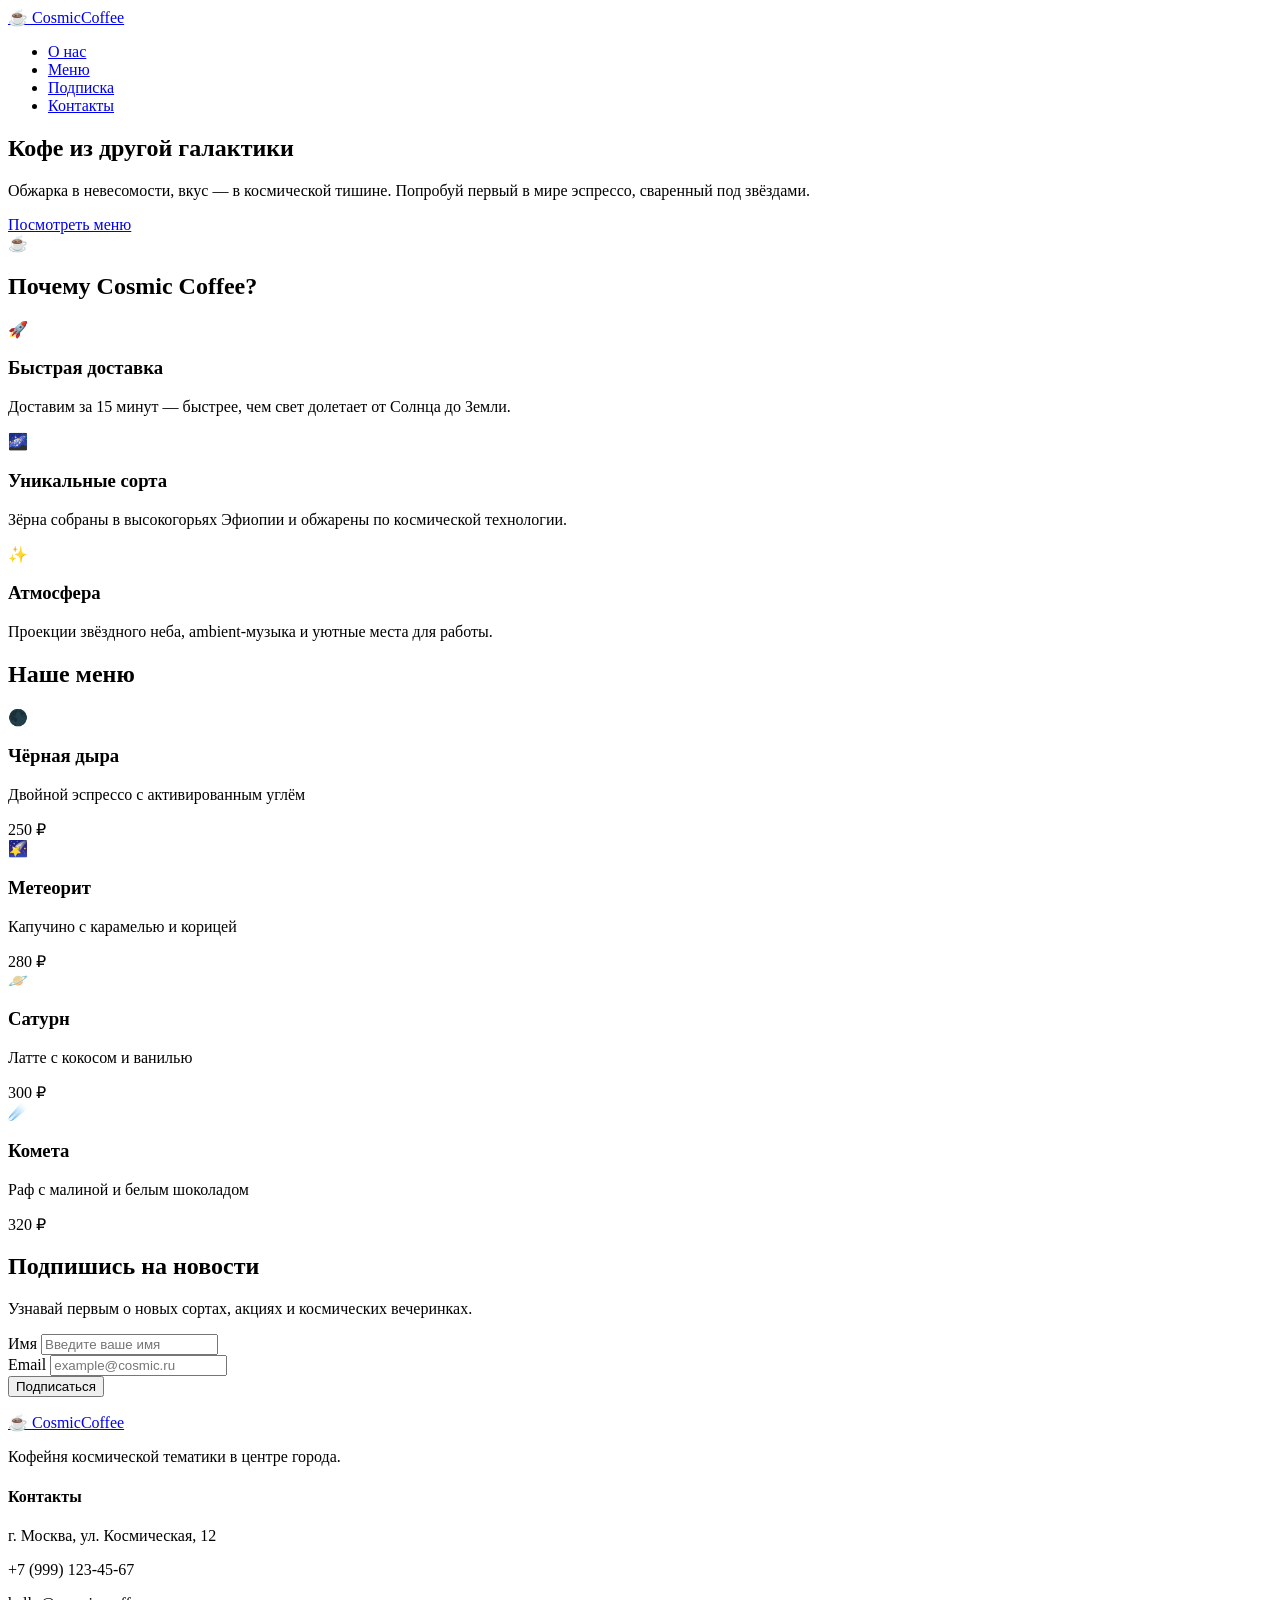
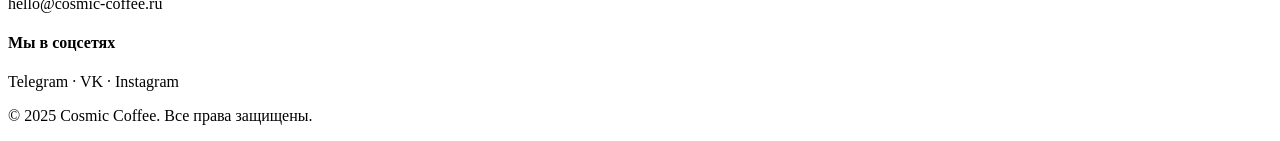
==== index.html @ e6356231 "Create index.html" ====
<!DOCTYPE html>
<html lang="ru">
<head>
  <meta charset="UTF-8">
  <meta name="viewport" content="width=device-width, initial-scale=1.0">
  <meta name="description" content="Cosmic Coffee — кофейня космической тематики">
  <title>Cosmic Coffee — Кофе из другой галактики</title>
  <link rel="stylesheet" href="styles.css">
</head>
<body>

  <!-- ================= ШАПКА ================= -->
  <header class="header">
    <div class="container header__inner">
      <a href="#" class="logo">☕ Cosmic<span>Coffee</span></a>
      <nav class="nav">
        <ul class="nav__list">
          <li><a href="#about" class="nav__link">О нас</a></li>
          <li><a href="#menu" class="nav__link">Меню</a></li>
          <li><a href="#subscribe" class="nav__link">Подписка</a></li>
          <li><a href="#contacts" class="nav__link">Контакты</a></li>
        </ul>
      </nav>
    </div>
  </header>

  <!-- ================= HERO ================= -->
  <section class="hero">
    <div class="container hero__inner">
      <div class="hero__text">
        <h1 class="hero__title">Кофе из другой <span>галактики</span></h1>
        <p class="hero__subtitle">
          Обжарка в невесомости, вкус — в космической тишине.
          Попробуй первый в мире эспрессо, сваренный под звёздами.
        </p>
        <a href="#menu" class="btn btn--primary">Посмотреть меню</a>
      </div>
      <div class="hero__image">
        <div class="hero__circle"></div>
        <div class="hero__cup">☕</div>
      </div>
    </div>
  </section>

  <!-- ================= О НАС ================= -->
  <section id="about" class="section about">
    <div class="container">
      <h2 class="section__title">Почему Cosmic Coffee?</h2>
      <div class="about__grid">
        <article class="card">
          <div class="card__icon">🚀</div>
          <h3>Быстрая доставка</h3>
          <p>Доставим за 15 минут — быстрее, чем свет долетает от Солнца до Земли.</p>
        </article>
        <article class="card">
          <div class="card__icon">🌌</div>
          <h3>Уникальные сорта</h3>
          <p>Зёрна собраны в высокогорьях Эфиопии и обжарены по космической технологии.</p>
        </article>
        <article class="card">
          <div class="card__icon">✨</div>
          <h3>Атмосфера</h3>
          <p>Проекции звёздного неба, ambient-музыка и уютные места для работы.</p>
        </article>
      </div>
    </div>
  </section>

  <!-- ================= МЕНЮ ================= -->
  <section id="menu" class="section menu">
    <div class="container">
      <h2 class="section__title">Наше меню</h2>
      <div class="menu__grid">
        <article class="menu-item">
          <div class="menu-item__emoji">🌑</div>
          <h3 class="menu-item__name">Чёрная дыра</h3>
          <p class="menu-item__desc">Двойной эспрессо с активированным углём</p>
          <span class="menu-item__price">250 ₽</span>
        </article>
        <article class="menu-item">
          <div class="menu-item__emoji">🌠</div>
          <h3 class="menu-item__name">Метеорит</h3>
          <p class="menu-item__desc">Капучино с карамелью и корицей</p>
          <span class="menu-item__price">280 ₽</span>
        </article>
        <article class="menu-item">
          <div class="menu-item__emoji">🪐</div>
          <h3 class="menu-item__name">Сатурн</h3>
          <p class="menu-item__desc">Латте с кокосом и ванилью</p>
          <span class="menu-item__price">300 ₽</span>
        </article>
        <article class="menu-item">
          <div class="menu-item__emoji">☄️</div>
          <h3 class="menu-item__name">Комета</h3>
          <p class="menu-item__desc">Раф с малиной и белым шоколадом</p>
          <span class="menu-item__price">320 ₽</span>
        </article>
      </div>
    </div>
  </section>

  <!-- ================= ПОДПИСКА ================= -->
  <section id="subscribe" class="section subscribe">
    <div class="container subscribe__inner">
      <h2 class="section__title">Подпишись на новости</h2>
      <p class="subscribe__text">
        Узнавай первым о новых сортах, акциях и космических вечеринках.
      </p>
      <form class="form" id="subscribeForm" novalidate>
        <div class="form__group">
          <label for="name" class="form__label">Имя</label>
          <input type="text" id="name" name="name" class="form__input" placeholder="Введите ваше имя" required minlength="2">
        </div>
        <div class="form__group">
          <label for="email" class="form__label">Email</label>
          <input type="email" id="email" name="email" class="form__input" placeholder="example@cosmic.ru" required>
        </div>
        <button type="submit" class="btn btn--primary btn--full">Подписаться</button>
        <p class="form__message" id="formMessage"></p>
      </form>
    </div>
  </section>

  <!-- ================= ПОДВАЛ ================= -->
  <footer id="contacts" class="footer">
    <div class="container footer__inner">
      <div class="footer__col">
        <a href="#" class="logo">☕ Cosmic<span>Coffee</span></a>
        <p class="footer__text">Кофейня космической тематики в центре города.</p>
      </div>
      <div class="footer__col">
        <h4>Контакты</h4>
        <p>г. Москва, ул. Космическая, 12</p>
        <p>+7 (999) 123-45-67</p>
        <p>hello@cosmic-coffee.ru</p>
      </div>
      <div class="footer__col">
        <h4>Мы в соцсетях</h4>
        <p>Telegram · VK · Instagram</p>
      </div>
    </div>
    <div class="footer__bottom">
      <p>© 2025 Cosmic Coffee. Все права защищены.</p>
    </div>
  </footer>

  <script>
    // Простая валидация формы
    const form = document.getElementById('subscribeForm');
    const message = document.getElementById('formMessage');
    form.addEventListener('submit', (e) => {
      e.preventDefault();
      const name = form.name.value.trim();
      const email = form.email.value.trim();
      if (name.length < 2) {
        message.textContent = 'Введите имя (минимум 2 символа)';
        message.className = 'form__message form__message--error';
        return;
      }
      if (!email.includes('@')) {
        message.textContent = 'Введите корректный email';
        message.className = 'form__message form__message--error';
        return;
      }
      message.textContent = 'Спасибо за подписку! 🚀';
      message.className = 'form__message form__message--success';
      form.reset();
    });
  </script>
</body>
</html>
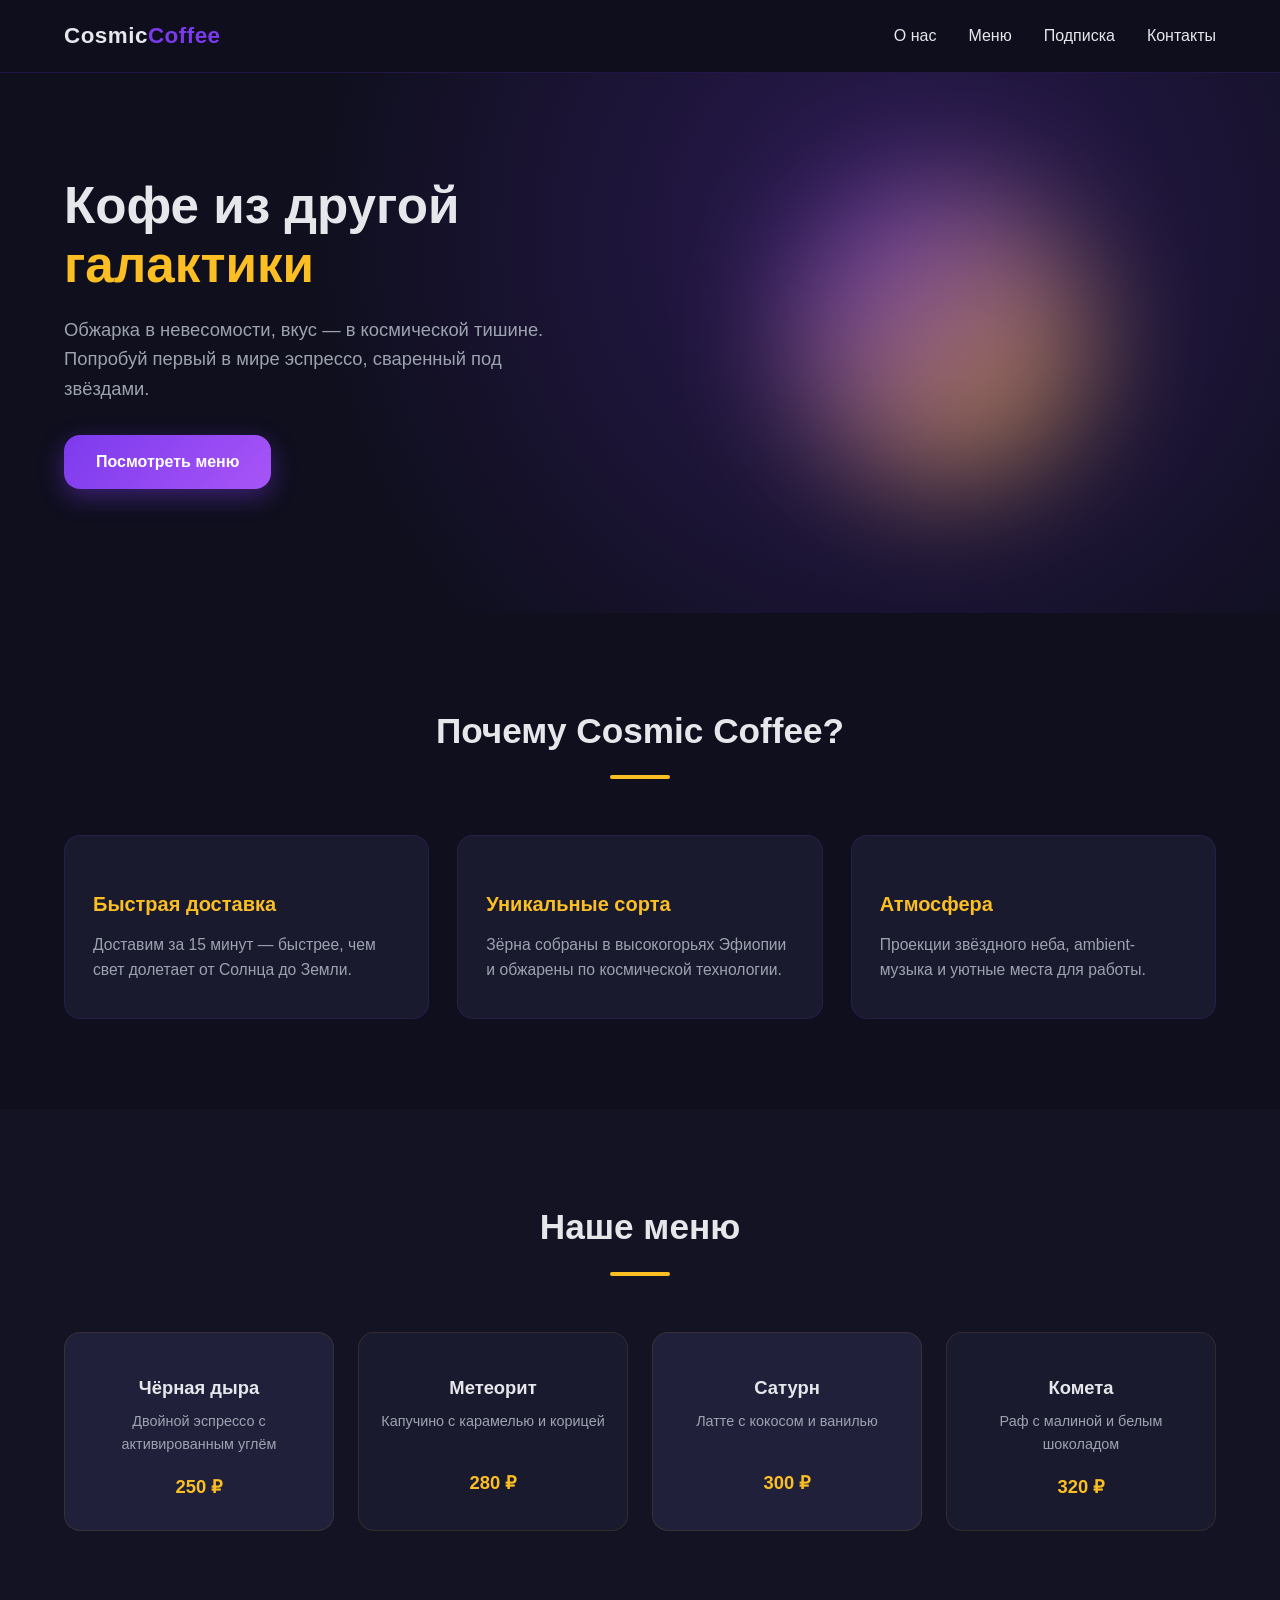
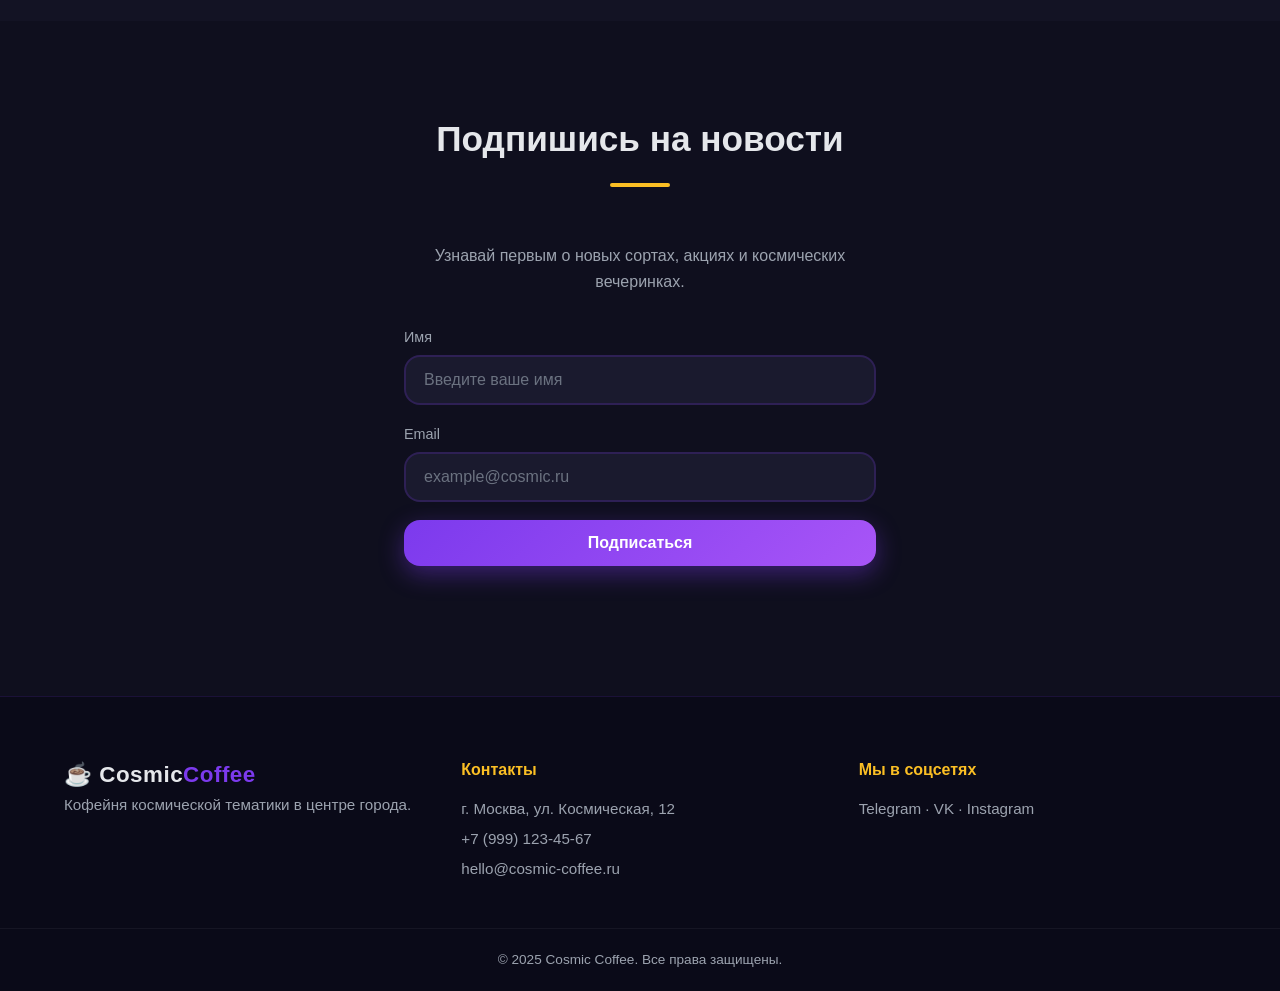
==== commit e2aac981: "Update index.html" ====
--- a/index.html
+++ b/index.html
@@ -12,7 +12,7 @@
   <!-- ================= ШАПКА ================= -->
   <header class="header">
     <div class="container header__inner">
-      <a href="#" class="logo">☕ Cosmic<span>Coffee</span></a>
+      <a href="#" class="logo"> Cosmic<span>Coffee</span></a>
       <nav class="nav">
         <ul class="nav__list">
           <li><a href="#about" class="nav__link">О нас</a></li>
@@ -37,7 +37,7 @@
       </div>
       <div class="hero__image">
         <div class="hero__circle"></div>
-        <div class="hero__cup">☕</div>
+        <div class="hero__cup"></div>
       </div>
     </div>
   </section>
@@ -48,17 +48,17 @@
       <h2 class="section__title">Почему Cosmic Coffee?</h2>
       <div class="about__grid">
         <article class="card">
-          <div class="card__icon">🚀</div>
+          <div class="card__icon"></div>
           <h3>Быстрая доставка</h3>
           <p>Доставим за 15 минут — быстрее, чем свет долетает от Солнца до Земли.</p>
         </article>
         <article class="card">
-          <div class="card__icon">🌌</div>
+          <div class="card__icon"></div>
           <h3>Уникальные сорта</h3>
           <p>Зёрна собраны в высокогорьях Эфиопии и обжарены по космической технологии.</p>
         </article>
         <article class="card">
-          <div class="card__icon">✨</div>
+          <div class="card__icon"></div>
           <h3>Атмосфера</h3>
           <p>Проекции звёздного неба, ambient-музыка и уютные места для работы.</p>
         </article>
@@ -72,25 +72,25 @@
       <h2 class="section__title">Наше меню</h2>
       <div class="menu__grid">
         <article class="menu-item">
-          <div class="menu-item__emoji">🌑</div>
+          <div class="menu-item__emoji"></div>
           <h3 class="menu-item__name">Чёрная дыра</h3>
           <p class="menu-item__desc">Двойной эспрессо с активированным углём</p>
           <span class="menu-item__price">250 ₽</span>
         </article>
         <article class="menu-item">
-          <div class="menu-item__emoji">🌠</div>
+          <div class="menu-item__emoji"></div>
           <h3 class="menu-item__name">Метеорит</h3>
           <p class="menu-item__desc">Капучино с карамелью и корицей</p>
           <span class="menu-item__price">280 ₽</span>
         </article>
         <article class="menu-item">
-          <div class="menu-item__emoji">🪐</div>
+          <div class="menu-item__emoji"></div>
           <h3 class="menu-item__name">Сатурн</h3>
           <p class="menu-item__desc">Латте с кокосом и ванилью</p>
           <span class="menu-item__price">300 ₽</span>
         </article>
         <article class="menu-item">
-          <div class="menu-item__emoji">☄️</div>
+          <div class="menu-item__emoji"></div>
           <h3 class="menu-item__name">Комета</h3>
           <p class="menu-item__desc">Раф с малиной и белым шоколадом</p>
           <span class="menu-item__price">320 ₽</span>
@@ -162,7 +162,7 @@
         message.className = 'form__message form__message--error';
         return;
       }
-      message.textContent = 'Спасибо за подписку! 🚀';
+      message.textContent = 'Спасибо за подписку! ';
       message.className = 'form__message form__message--success';
       form.reset();
     });
--- a/styles.css
+++ b/styles.css
@@ -0,0 +1,461 @@
+
+:root {
+  --main-color: #7c3aed;
+  --accent-color: #fbbf24;
+  --bg-color: #0f0f1e;
+  --bg-card: #1a1a2e;
+  --text-color: #e5e7eb;
+  --text-muted: #9ca3af;
+  --font-main: 'Segoe UI', Tahoma, sans-serif;
+  --radius: 16px;
+  --transition: 0.3s ease;
+}
+
+
+* {
+  margin: 0;
+  padding: 0;
+  box-sizing: border-box;
+}
+
+html {
+  scroll-behavior: smooth;
+}
+
+body {
+  font-family: var(--font-main);
+  background: var(--bg-color);
+  color: var(--text-color);
+  line-height: 1.6;
+  overflow-x: hidden;
+}
+
+a {
+  color: inherit;
+  text-decoration: none;
+}
+
+ul {
+  list-style: none;
+}
+
+.container {
+  width: 100%;
+  max-width: 1200px;
+  margin: 0 auto;
+  padding: 0 24px;
+}
+
+.header {
+  position: sticky;
+  top: 0;
+  z-index: 100;
+  background: rgba(15, 15, 30, 0.85);
+  backdrop-filter: blur(12px);
+  border-bottom: 1px solid rgba(124, 58, 237, 0.2);
+}
+
+.header__inner {
+  display: flex;
+  justify-content: space-between;
+  align-items: center;
+  padding: 18px 24px;
+}
+
+.logo {
+  font-size: 1.4rem;
+  font-weight: 800;
+  letter-spacing: 0.5px;
+}
+
+.logo span {
+  color: var(--main-color);
+}
+
+.nav__list {
+  display: flex;
+  gap: 32px;
+}
+
+.nav__link {
+  position: relative;
+  font-weight: 500;
+  transition: color var(--transition);
+}
+
+.nav__link::after {
+  content: '';
+  position: absolute;
+  left: 0;
+  bottom: -6px;
+  width: 0;
+  height: 2px;
+  background: var(--accent-color);
+  transition: width var(--transition);
+}
+
+.nav__link:hover,
+.nav__link:focus {
+  color: var(--accent-color);
+  outline: none;
+}
+
+.nav__link:hover::after,
+.nav__link:focus::after {
+  width: 100%;
+}
+
+.hero {
+  padding: 80px 0 100px;
+  background: radial-gradient(circle at 70% 30%, rgba(124, 58, 237, 0.25), transparent 60%);
+}
+
+.hero__inner {
+  display: grid;
+  grid-template-columns: 1fr 1fr;
+  gap: 48px;
+  align-items: center;
+}
+
+.hero__title {
+  font-size: 3.2rem;
+  font-weight: 800;
+  line-height: 1.15;
+  margin-bottom: 20px;
+}
+
+.hero__title span {
+  color: var(--accent-color);
+}
+
+.hero__subtitle {
+  font-size: 1.15rem;
+  color: var(--text-muted);
+  margin-bottom: 32px;
+  max-width: 480px;
+}
+
+.hero__image {
+  position: relative;
+  display: flex;
+  justify-content: center;
+  align-items: center;
+  height: 360px;
+}
+
+.hero__circle {
+  position: absolute;
+  width: 300px;
+  height: 300px;
+  border-radius: 50%;
+  background: linear-gradient(135deg, var(--main-color), var(--accent-color));
+  filter: blur(60px);
+  opacity: 0.7;
+  animation: pulse 4s ease-in-out infinite;
+}
+
+.hero__cup {
+  position: relative;
+  font-size: 8rem;
+  animation: float 3s ease-in-out infinite;
+  z-index: 1;
+}
+
+@keyframes float {
+  0%, 100% { transform: translateY(0); }
+  50% { transform: translateY(-20px); }
+}
+
+@keyframes pulse {
+  0%, 100% { transform: scale(1); opacity: 0.7; }
+  50% { transform: scale(1.15); opacity: 0.4; }
+}
+
+.btn {
+  display: inline-block;
+  padding: 14px 32px;
+  border: none;
+  border-radius: var(--radius);
+  font-size: 1rem;
+  font-weight: 600;
+  font-family: inherit;
+  cursor: pointer;
+  transition: transform var(--transition), box-shadow var(--transition), background var(--transition);
+}
+
+.btn--primary {
+  background: linear-gradient(135deg, var(--main-color), #a855f7);
+  color: #fff;
+  box-shadow: 0 8px 24px rgba(124, 58, 237, 0.4);
+}
+
+.btn--primary:hover,
+.btn--primary:focus {
+  transform: translateY(-3px);
+  box-shadow: 0 12px 32px rgba(124, 58, 237, 0.6);
+  outline: none;
+}
+
+.btn--full {
+  width: 100%;
+}
+
+.section {
+  padding: 90px 0;
+}
+
+.section__title {
+  font-size: 2.2rem;
+  font-weight: 700;
+  text-align: center;
+  margin-bottom: 56px;
+  position: relative;
+}
+
+.section__title::after {
+  content: '';
+  display: block;
+  width: 60px;
+  height: 4px;
+  background: var(--accent-color);
+  border-radius: 2px;
+  margin: 16px auto 0;
+}
+
+/* ================= О НАС ================= */
+.about__grid {
+  display: grid;
+  grid-template-columns: repeat(3, 1fr);
+  gap: 28px;
+}
+
+.card {
+  background: var(--bg-card);
+  padding: 36px 28px;
+  border-radius: var(--radius);
+  border: 1px solid rgba(124, 58, 237, 0.15);
+  transition: transform var(--transition), border-color var(--transition);
+}
+
+.card:hover {
+  transform: translateY(-8px);
+  border-color: var(--main-color);
+}
+
+.card__icon {
+  font-size: 2.5rem;
+  margin-bottom: 16px;
+}
+
+.card h3 {
+  font-size: 1.25rem;
+  margin-bottom: 12px;
+  color: var(--accent-color);
+}
+
+.card p {
+  color: var(--text-muted);
+  font-size: 0.98rem;
+}
+
+.menu {
+  background: rgba(26, 26, 46, 0.4);
+}
+
+.menu__grid {
+  display: grid;
+  grid-template-columns: repeat(4, 1fr);
+  gap: 24px;
+}
+
+.menu-item {
+  background: var(--bg-card);
+  border-radius: var(--radius);
+  padding: 28px 20px;
+  text-align: center;
+  border: 1px solid rgba(251, 191, 36, 0.1);
+  transition: transform var(--transition), box-shadow var(--transition);
+}
+
+.menu-item:nth-child(odd) {
+  background: #20203a;
+}
+
+.menu-item:hover {
+  transform: scale(1.05);
+  box-shadow: 0 16px 40px rgba(124, 58, 237, 0.3);
+}
+
+.menu-item__emoji {
+  font-size: 3rem;
+  margin-bottom: 12px;
+}
+
+.menu-item__name {
+  font-size: 1.15rem;
+  margin-bottom: 8px;
+}
+
+.menu-item__desc {
+  color: var(--text-muted);
+  font-size: 0.9rem;
+  margin-bottom: 16px;
+  min-height: 42px;
+}
+
+.menu-item__price {
+  display: inline-block;
+  font-weight: 700;
+  color: var(--accent-color);
+  font-size: 1.15rem;
+}
+
+.subscribe__inner {
+  max-width: 520px;
+  margin: 0 auto;
+  text-align: center;
+}
+
+.subscribe__text {
+  color: var(--text-muted);
+  margin-bottom: 32px;
+}
+
+.form {
+  display: flex;
+  flex-direction: column;
+  gap: 18px;
+  text-align: left;
+}
+
+.form__group {
+  display: flex;
+  flex-direction: column;
+  gap: 6px;
+}
+
+.form__label {
+  font-size: 0.9rem;
+  color: var(--text-muted);
+}
+
+.form__input {
+  padding: 14px 18px;
+  border-radius: var(--radius);
+  border: 2px solid rgba(124, 58, 237, 0.2);
+  background: var(--bg-card);
+  color: var(--text-color);
+  font-family: inherit;
+  font-size: 1rem;
+  transition: border-color var(--transition), box-shadow var(--transition);
+}
+
+.form__input::placeholder {
+  color: #6b7280;
+}
+
+.form__input:focus {
+  outline: none;
+  border-color: var(--main-color);
+  box-shadow: 0 0 0 4px rgba(124, 58, 237, 0.2);
+}
+
+.form__input:invalid:not(:placeholder-shown) {
+  border-color: #ef4444;
+}
+
+.form__message {
+  min-height: 22px;
+  font-size: 0.9rem;
+  text-align: center;
+}
+
+.form__message--success {
+  color: #10b981;
+}
+
+.form__message--error {
+  color: #ef4444;
+}
+
+.footer {
+  background: #0a0a18;
+  padding: 60px 0 0;
+  border-top: 1px solid rgba(124, 58, 237, 0.15);
+}
+
+.footer__inner {
+  display: grid;
+  grid-template-columns: repeat(3, 1fr);
+  gap: 40px;
+  padding-bottom: 40px;
+}
+
+.footer__col h4 {
+  margin-bottom: 14px;
+  color: var(--accent-color);
+}
+
+.footer__text,
+.footer__col p {
+  color: var(--text-muted);
+  font-size: 0.95rem;
+  margin-bottom: 6px;
+}
+
+.footer__bottom {
+  text-align: center;
+  padding: 20px;
+  border-top: 1px solid rgba(255, 255, 255, 0.05);
+  color: var(--text-muted);
+  font-size: 0.85rem;
+}
+
+@media (max-width: 992px) {
+  .hero__inner {
+    grid-template-columns: 1fr;
+    text-align: center;
+  }
+  .hero__subtitle {
+    margin: 0 auto 32px;
+  }
+  .hero__title {
+    font-size: 2.6rem;
+  }
+  .about__grid {
+    grid-template-columns: 1fr 1fr;
+  }
+  .menu__grid {
+    grid-template-columns: 1fr 1fr;
+  }
+  .footer__inner {
+    grid-template-columns: 1fr 1fr;
+  }
+}
+
+@media (max-width: 640px) {
+  .nav__list {
+    gap: 18px;
+    font-size: 0.9rem;
+  }
+  .hero {
+    padding: 50px 0 70px;
+  }
+  .hero__title {
+    font-size: 2rem;
+  }
+  .hero__cup {
+    font-size: 6rem;
+  }
+  .section {
+    padding: 60px 0;
+  }
+  .section__title {
+    font-size: 1.7rem;
+  }
+  .about__grid,
+  .menu__grid,
+  .footer__inner {
+    grid-template-columns: 1fr;
+  }
+}
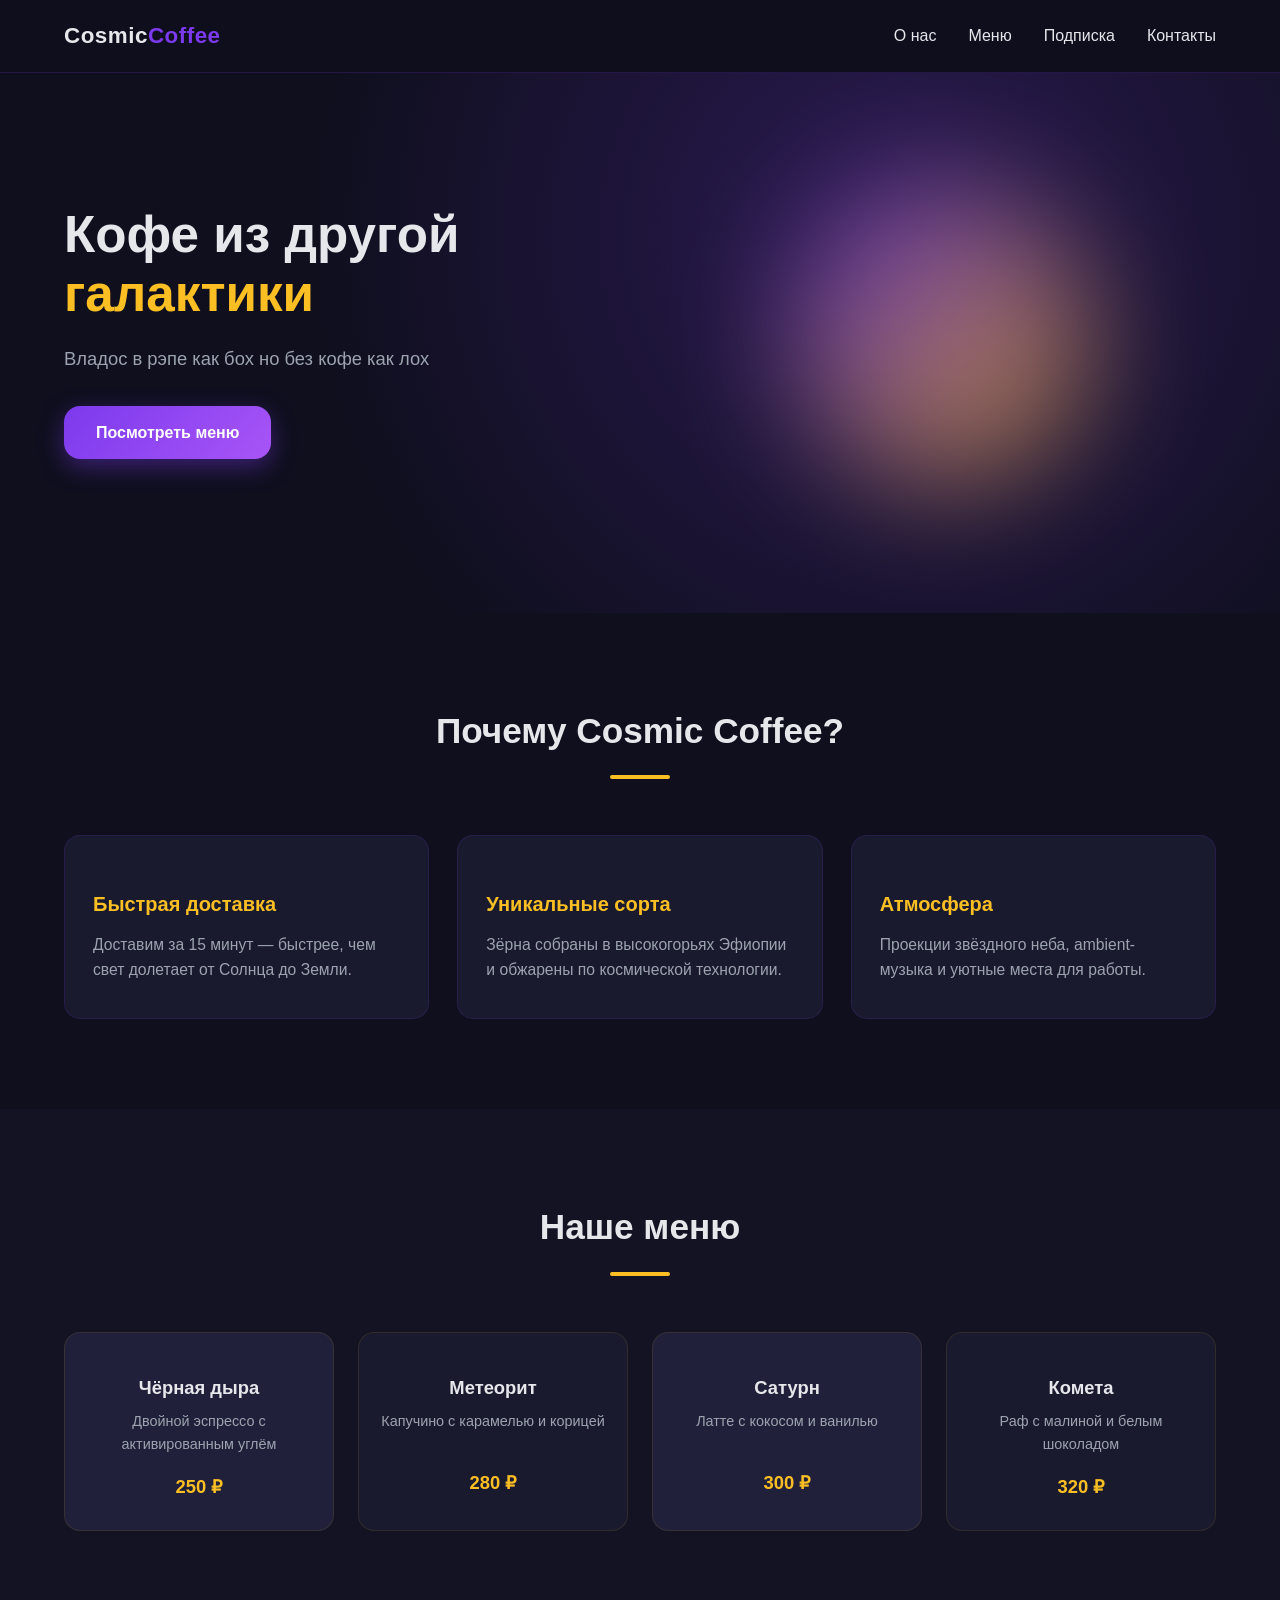
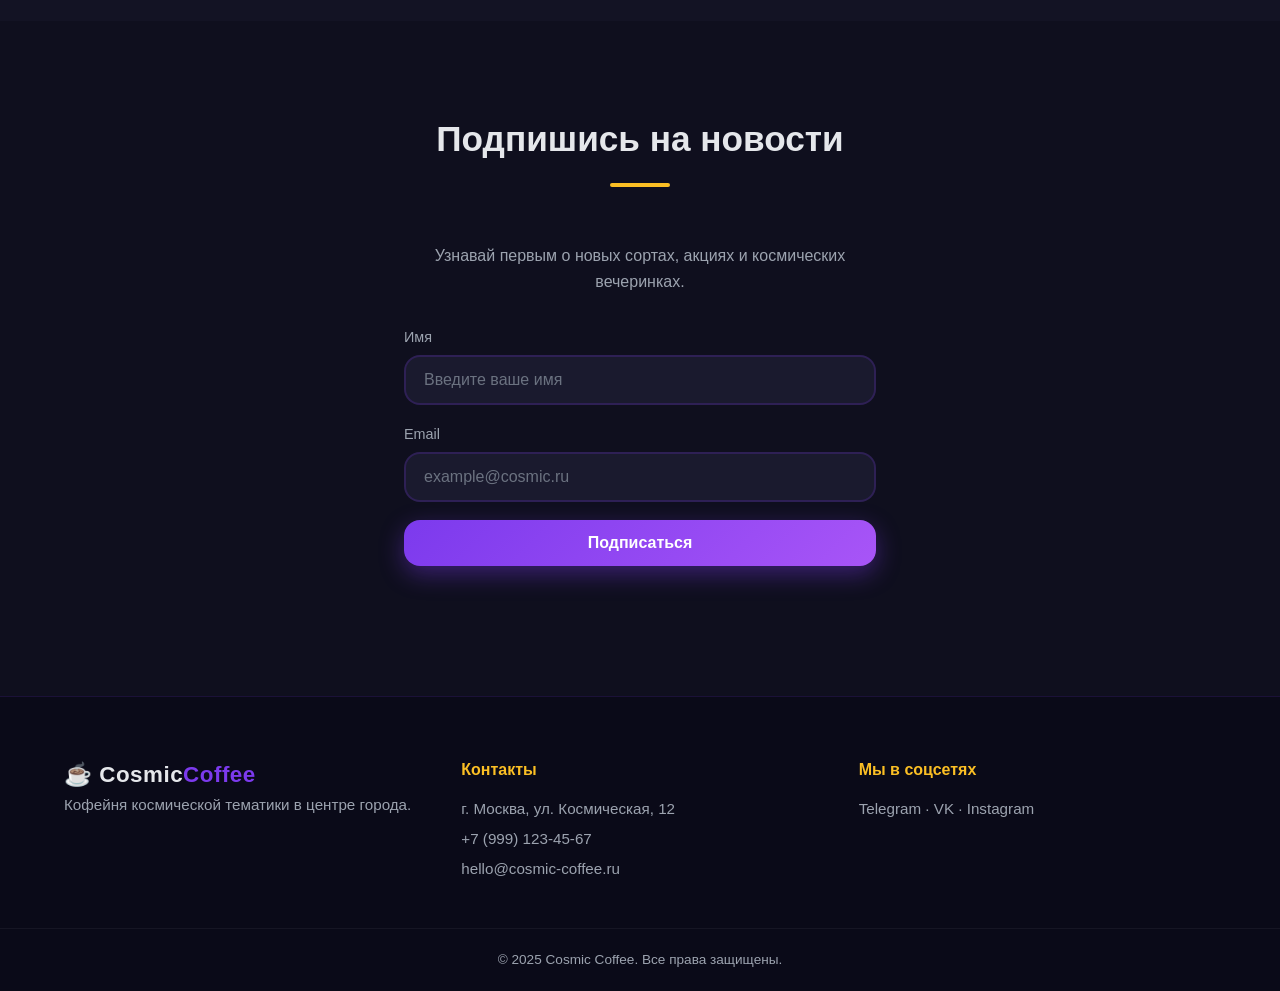
==== commit 05289110: "Update index.html" ====
--- a/index.html
+++ b/index.html
@@ -30,8 +30,8 @@
       <div class="hero__text">
         <h1 class="hero__title">Кофе из другой <span>галактики</span></h1>
         <p class="hero__subtitle">
-          Обжарка в невесомости, вкус — в космической тишине.
-          Попробуй первый в мире эспрессо, сваренный под звёздами.
+          Владос в рэпе как бох 
+          но без кофе как лох
         </p>
         <a href="#menu" class="btn btn--primary">Посмотреть меню</a>
       </div>
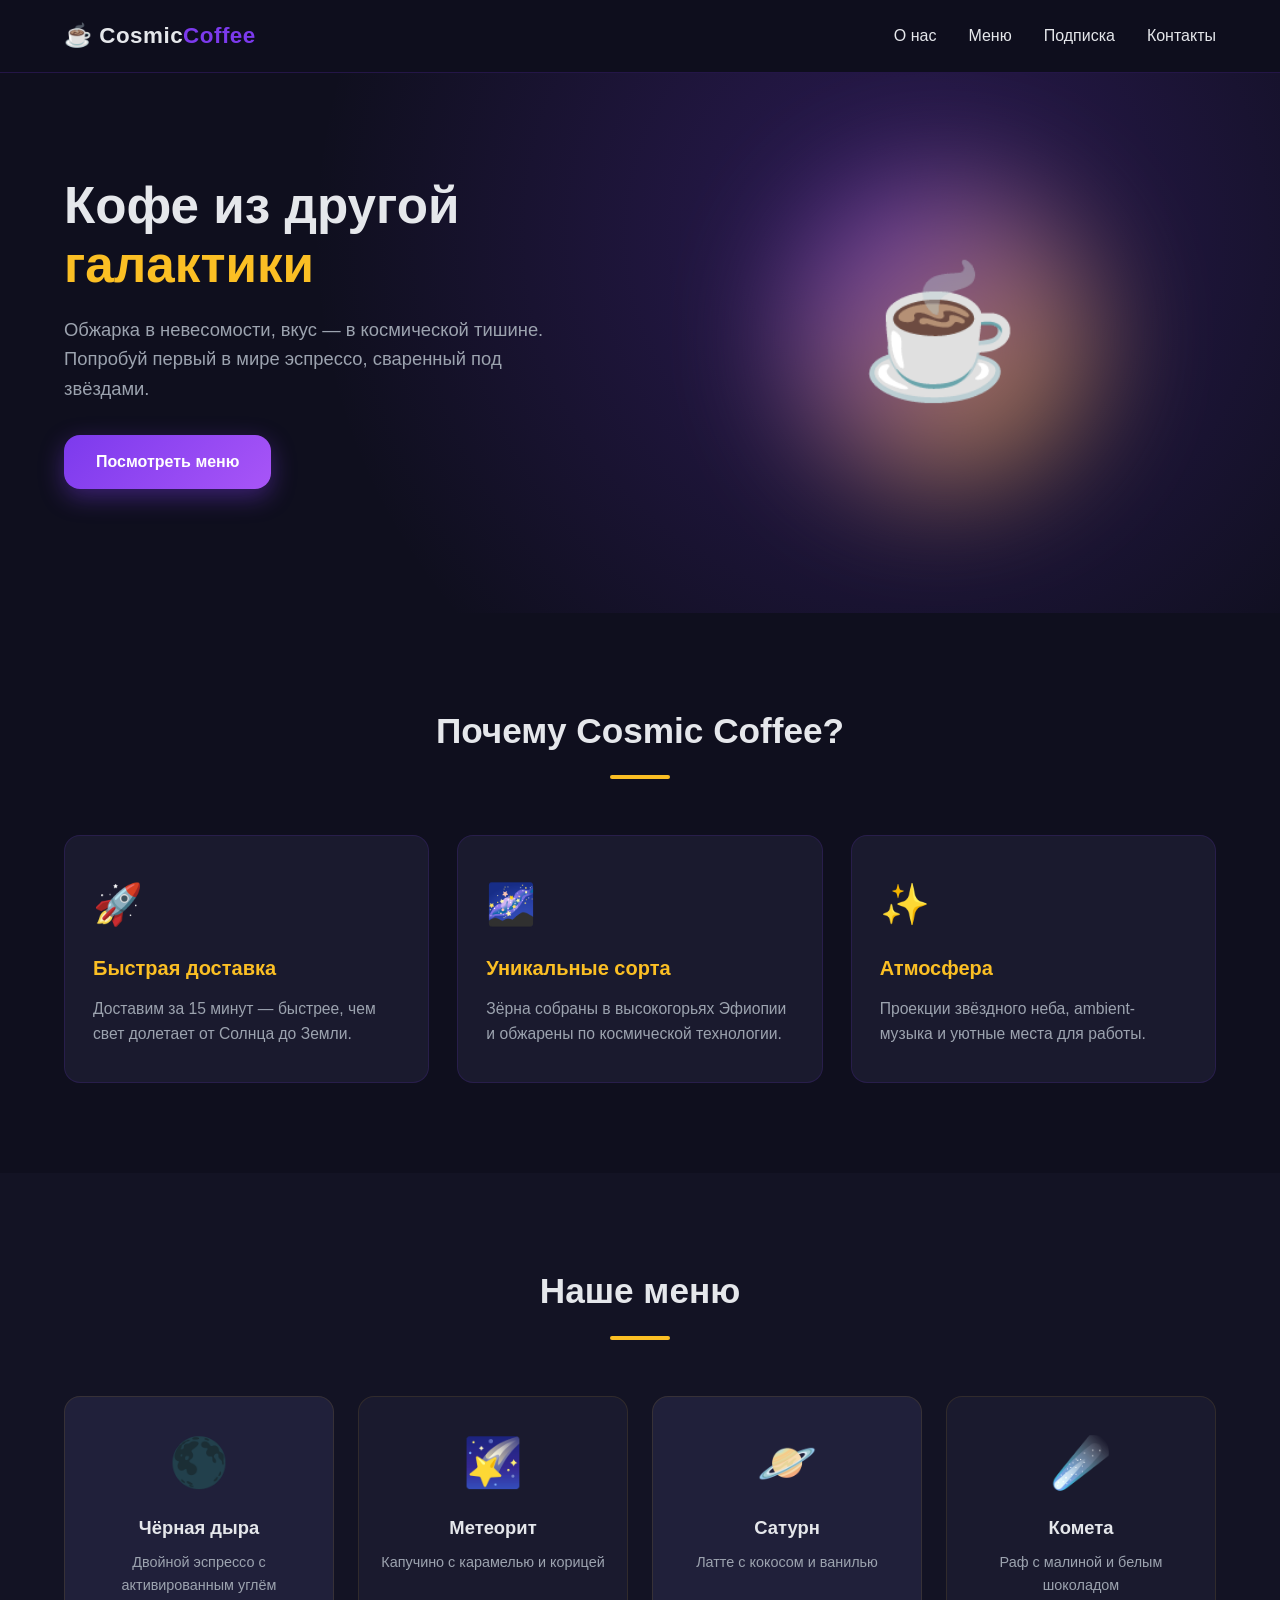
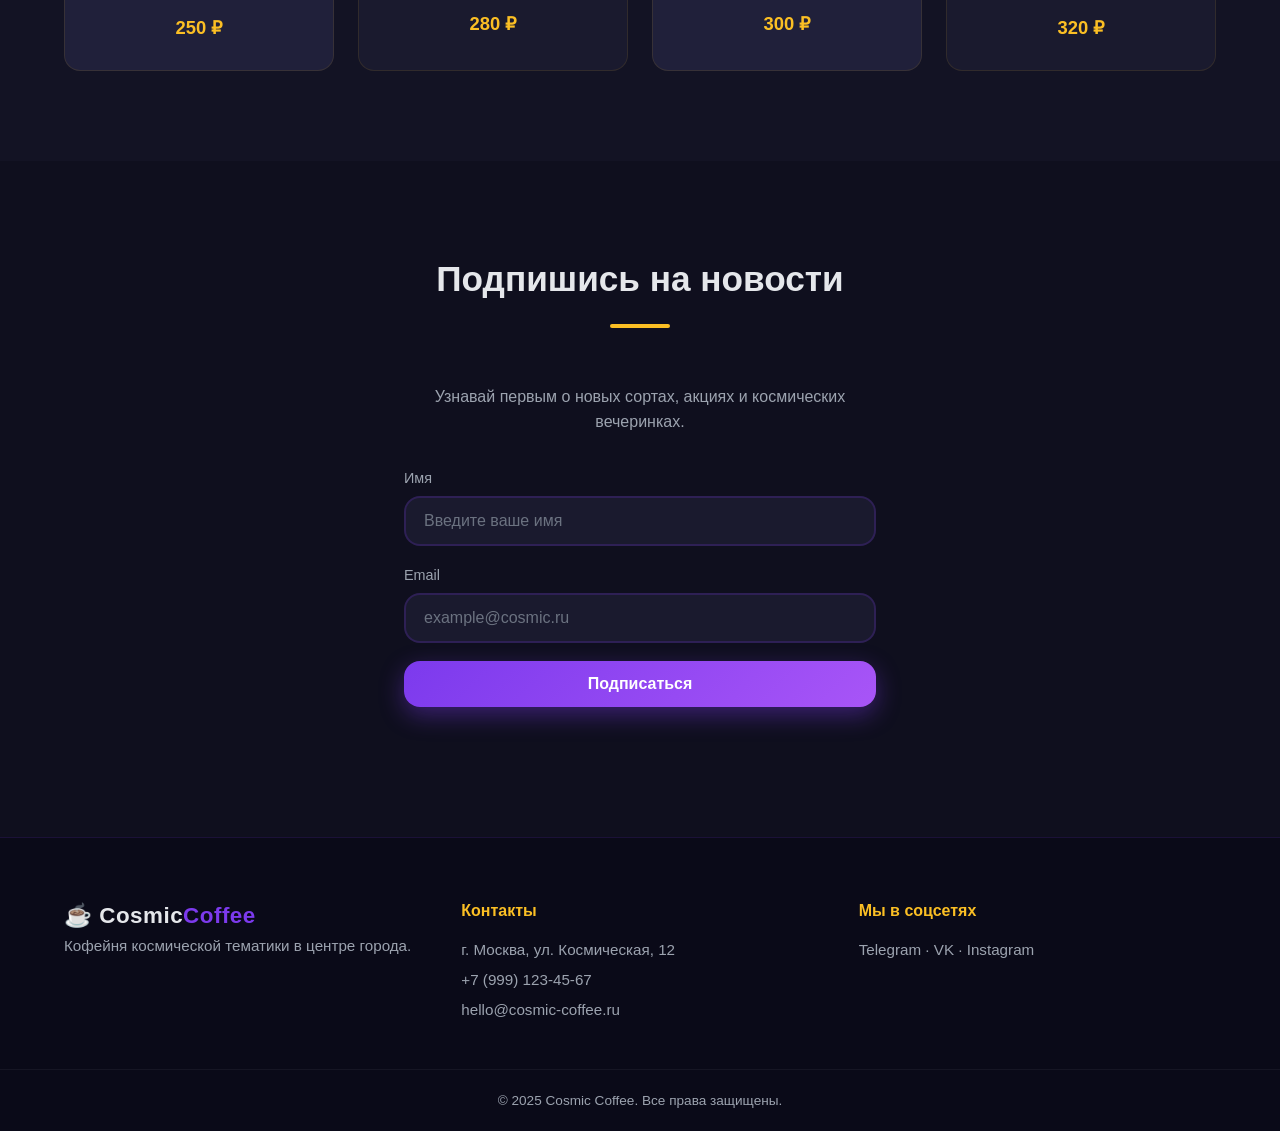
==== commit d3704225: "Update index.html" ====
--- a/index.html
+++ b/index.html
@@ -4,7 +4,8 @@
   <meta charset="UTF-8">
   <meta name="viewport" content="width=device-width, initial-scale=1.0">
   <meta name="description" content="Cosmic Coffee — кофейня космической тематики">
-  <title>Cosmic Coffee — Кофе из другой галактики</title>
+  <title>Владос в рэпе как бох </br> 
+    но без кофе как лох</title>
   <link rel="stylesheet" href="styles.css">
 </head>
 <body>
@@ -12,7 +13,7 @@
   <!-- ================= ШАПКА ================= -->
   <header class="header">
     <div class="container header__inner">
-      <a href="#" class="logo"> Cosmic<span>Coffee</span></a>
+      <a href="#" class="logo">☕ Cosmic<span>Coffee</span></a>
       <nav class="nav">
         <ul class="nav__list">
           <li><a href="#about" class="nav__link">О нас</a></li>
@@ -30,14 +31,14 @@
       <div class="hero__text">
         <h1 class="hero__title">Кофе из другой <span>галактики</span></h1>
         <p class="hero__subtitle">
-          Владос в рэпе как бох 
-          но без кофе как лох
+          Обжарка в невесомости, вкус — в космической тишине.
+          Попробуй первый в мире эспрессо, сваренный под звёздами.
         </p>
         <a href="#menu" class="btn btn--primary">Посмотреть меню</a>
       </div>
       <div class="hero__image">
         <div class="hero__circle"></div>
-        <div class="hero__cup"></div>
+        <div class="hero__cup">☕</div>
       </div>
     </div>
   </section>
@@ -48,17 +49,17 @@
       <h2 class="section__title">Почему Cosmic Coffee?</h2>
       <div class="about__grid">
         <article class="card">
-          <div class="card__icon"></div>
+          <div class="card__icon">🚀</div>
           <h3>Быстрая доставка</h3>
           <p>Доставим за 15 минут — быстрее, чем свет долетает от Солнца до Земли.</p>
         </article>
         <article class="card">
-          <div class="card__icon"></div>
+          <div class="card__icon">🌌</div>
           <h3>Уникальные сорта</h3>
           <p>Зёрна собраны в высокогорьях Эфиопии и обжарены по космической технологии.</p>
         </article>
         <article class="card">
-          <div class="card__icon"></div>
+          <div class="card__icon">✨</div>
           <h3>Атмосфера</h3>
           <p>Проекции звёздного неба, ambient-музыка и уютные места для работы.</p>
         </article>
@@ -72,25 +73,25 @@
       <h2 class="section__title">Наше меню</h2>
       <div class="menu__grid">
         <article class="menu-item">
-          <div class="menu-item__emoji"></div>
+          <div class="menu-item__emoji">🌑</div>
           <h3 class="menu-item__name">Чёрная дыра</h3>
           <p class="menu-item__desc">Двойной эспрессо с активированным углём</p>
           <span class="menu-item__price">250 ₽</span>
         </article>
         <article class="menu-item">
-          <div class="menu-item__emoji"></div>
+          <div class="menu-item__emoji">🌠</div>
           <h3 class="menu-item__name">Метеорит</h3>
           <p class="menu-item__desc">Капучино с карамелью и корицей</p>
           <span class="menu-item__price">280 ₽</span>
         </article>
         <article class="menu-item">
-          <div class="menu-item__emoji"></div>
+          <div class="menu-item__emoji">🪐</div>
           <h3 class="menu-item__name">Сатурн</h3>
           <p class="menu-item__desc">Латте с кокосом и ванилью</p>
           <span class="menu-item__price">300 ₽</span>
         </article>
         <article class="menu-item">
-          <div class="menu-item__emoji"></div>
+          <div class="menu-item__emoji">☄️</div>
           <h3 class="menu-item__name">Комета</h3>
           <p class="menu-item__desc">Раф с малиной и белым шоколадом</p>
           <span class="menu-item__price">320 ₽</span>
@@ -162,7 +163,7 @@
         message.className = 'form__message form__message--error';
         return;
       }
-      message.textContent = 'Спасибо за подписку! ';
+      message.textContent = 'Спасибо за подписку! 🚀';
       message.className = 'form__message form__message--success';
       form.reset();
     });
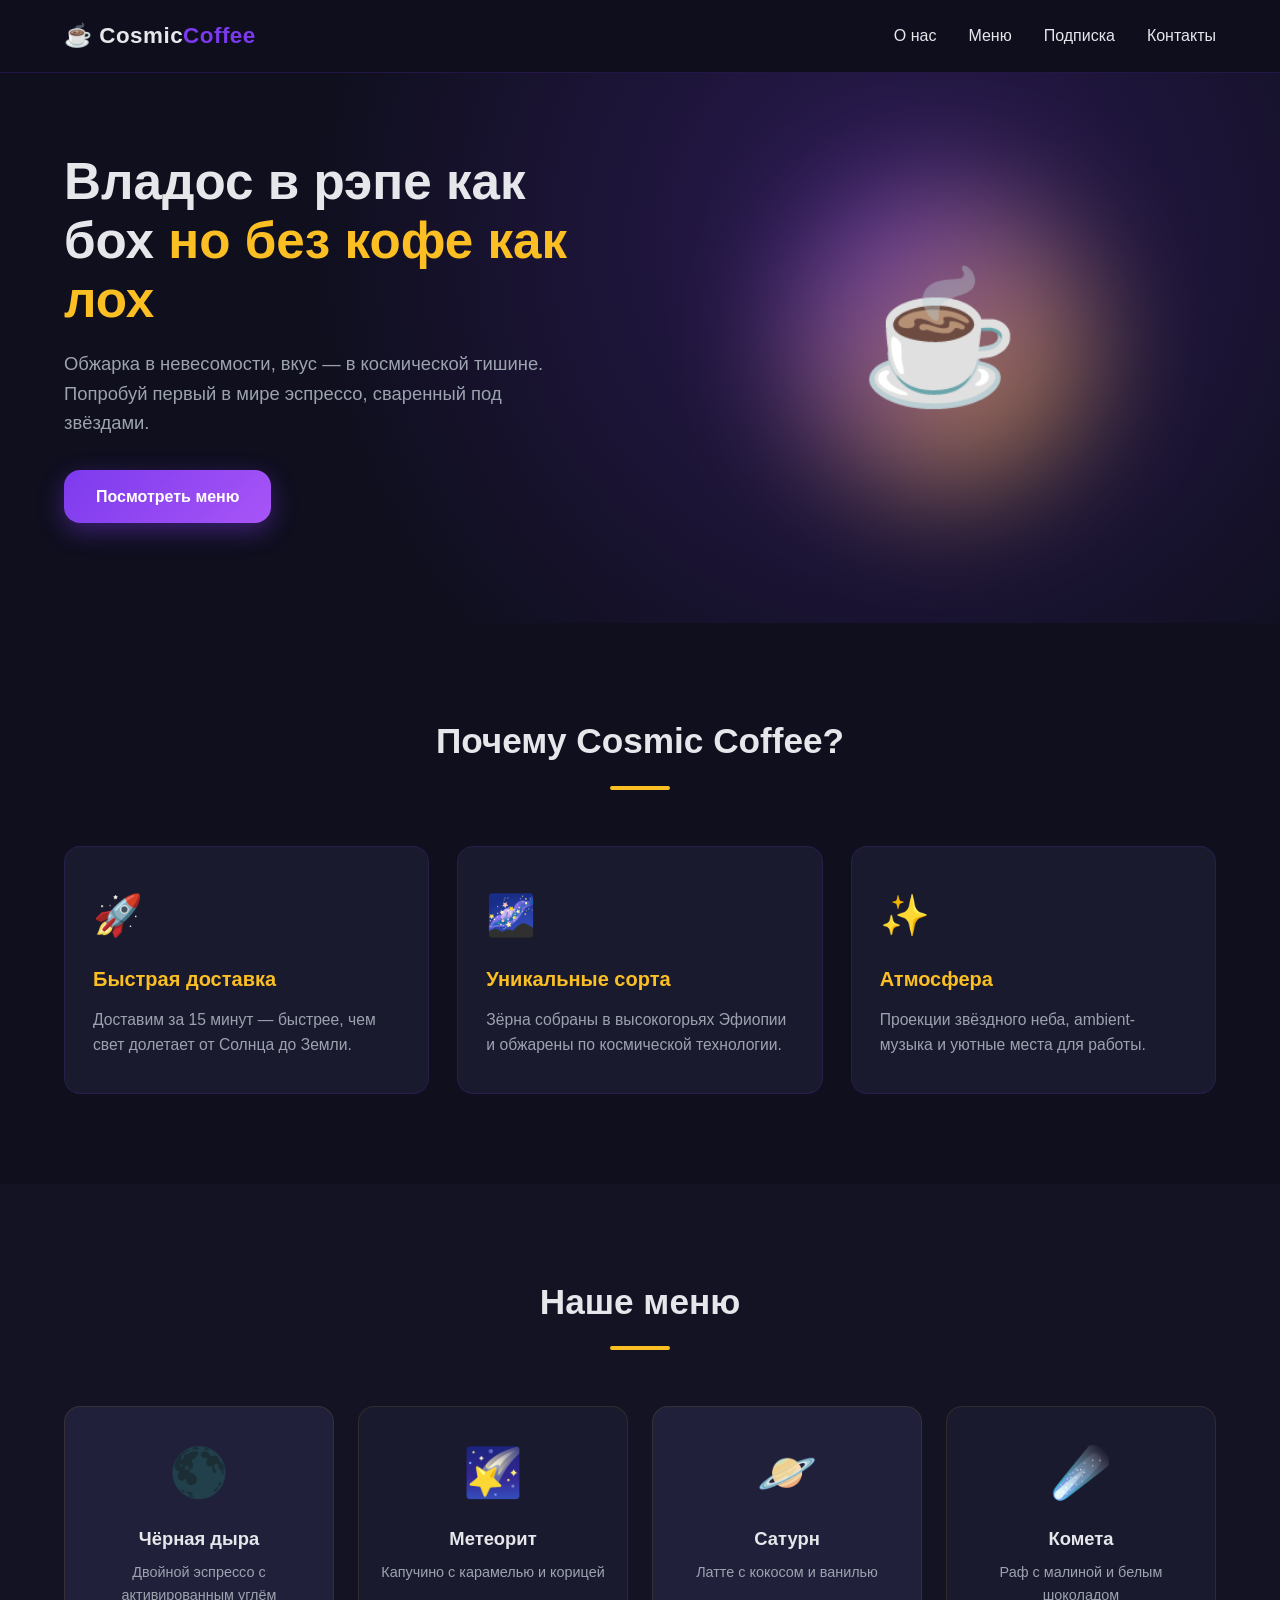
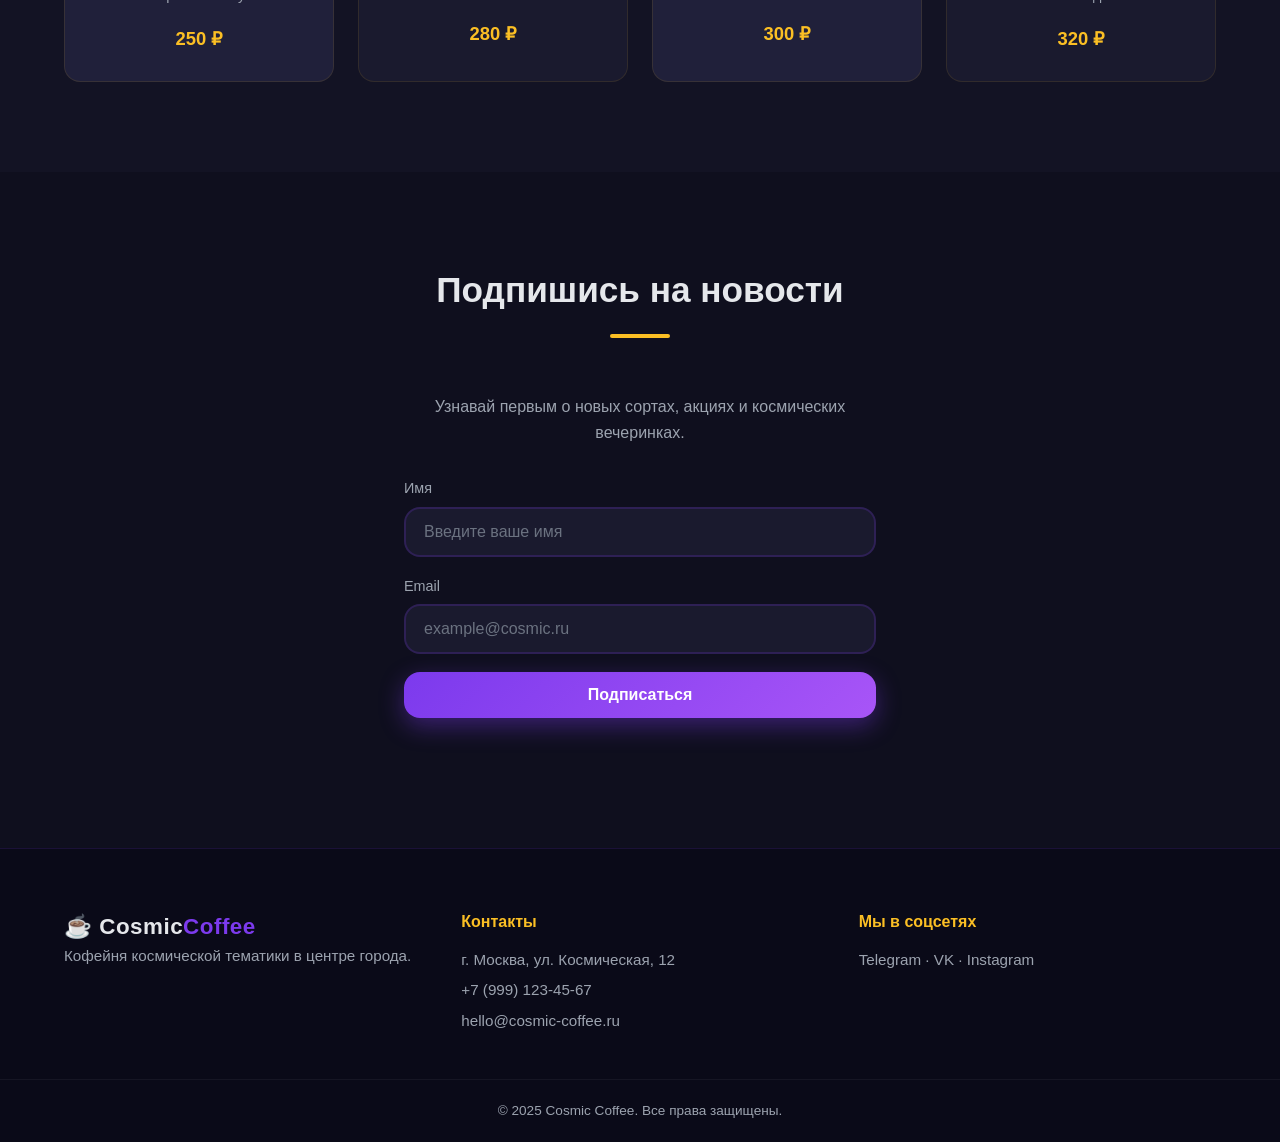
==== commit 5de98955: "Update index.html" ====
--- a/index.html
+++ b/index.html
@@ -4,8 +4,7 @@
   <meta charset="UTF-8">
   <meta name="viewport" content="width=device-width, initial-scale=1.0">
   <meta name="description" content="Cosmic Coffee — кофейня космической тематики">
-  <title>Владос в рэпе как бох </br> 
-    но без кофе как лох</title>
+  <title>Cosmic Coffee — Кофе из другой галактики</title>
   <link rel="stylesheet" href="styles.css">
 </head>
 <body>
@@ -29,7 +28,7 @@
   <section class="hero">
     <div class="container hero__inner">
       <div class="hero__text">
-        <h1 class="hero__title">Кофе из другой <span>галактики</span></h1>
+        <h1 class="hero__title">Владос в рэпе как бох <span>но без кофе как лох</span></h1>
         <p class="hero__subtitle">
           Обжарка в невесомости, вкус — в космической тишине.
           Попробуй первый в мире эспрессо, сваренный под звёздами.
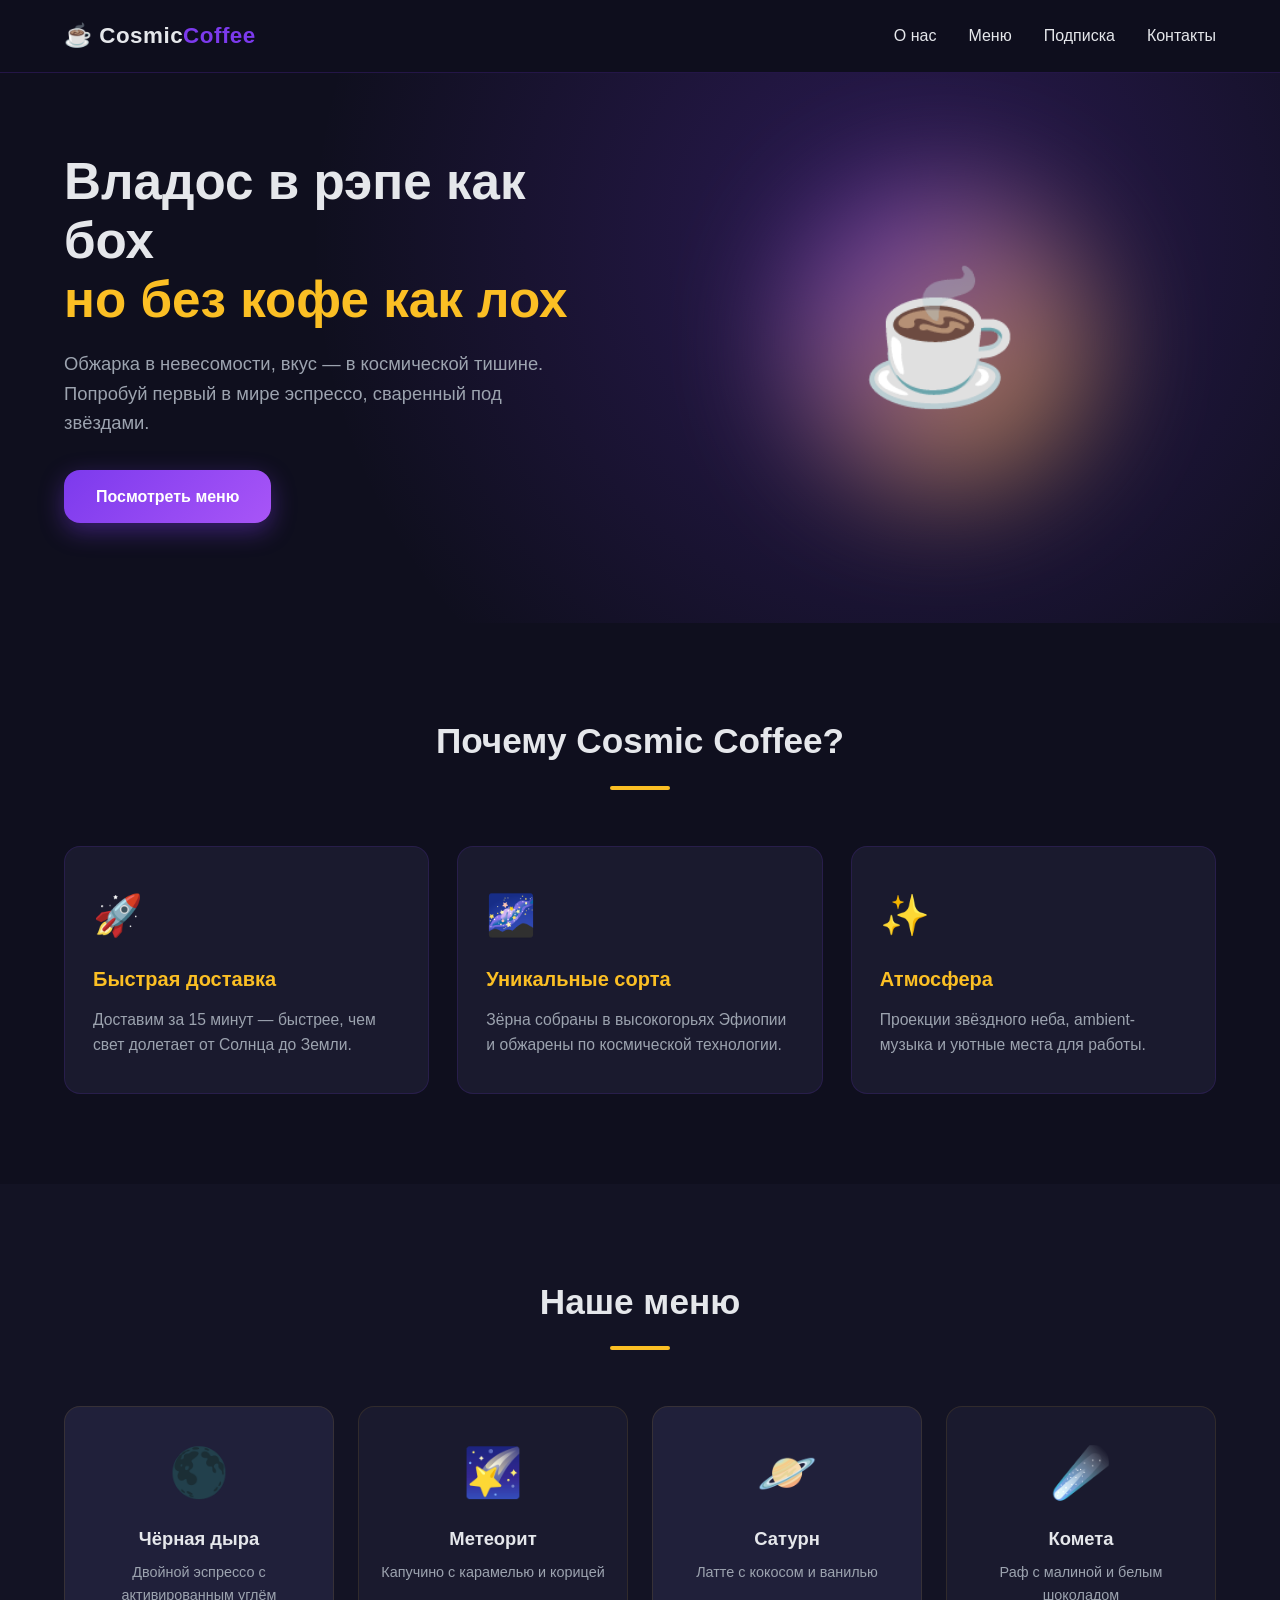
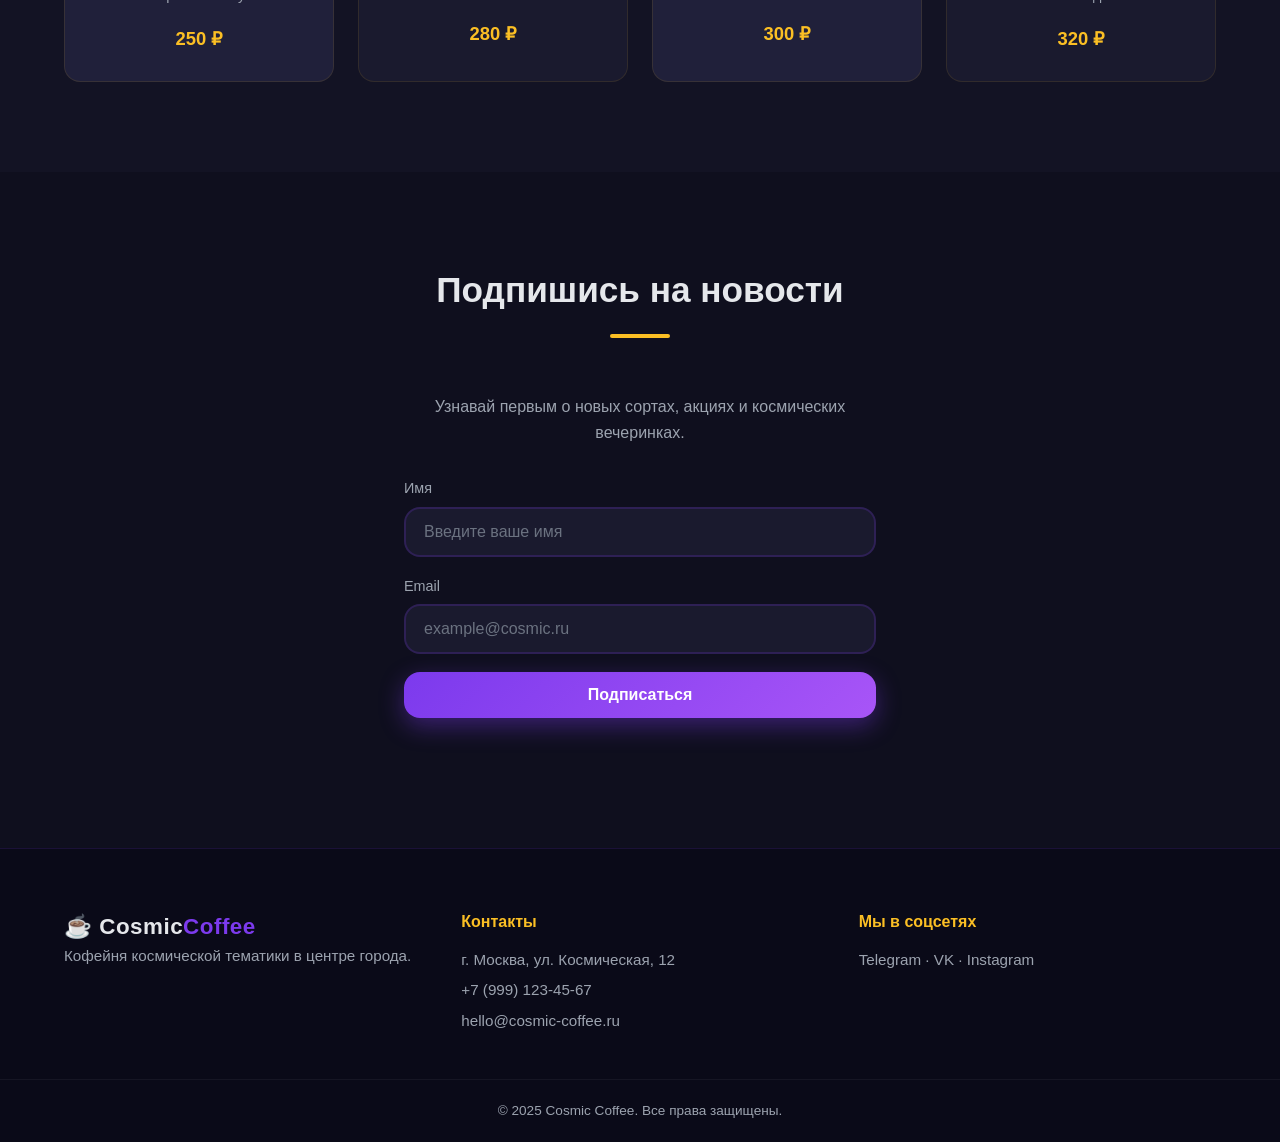
==== commit 9f3d5343: "Update index.html" ====
--- a/index.html
+++ b/index.html
@@ -28,7 +28,7 @@
   <section class="hero">
     <div class="container hero__inner">
       <div class="hero__text">
-        <h1 class="hero__title">Владос в рэпе как бох <span>но без кофе как лох</span></h1>
+        <h1 class="hero__title">Владос в рэпе как бох </br> <span>но без кофе как лох</span></h1>
         <p class="hero__subtitle">
           Обжарка в невесомости, вкус — в космической тишине.
           Попробуй первый в мире эспрессо, сваренный под звёздами.
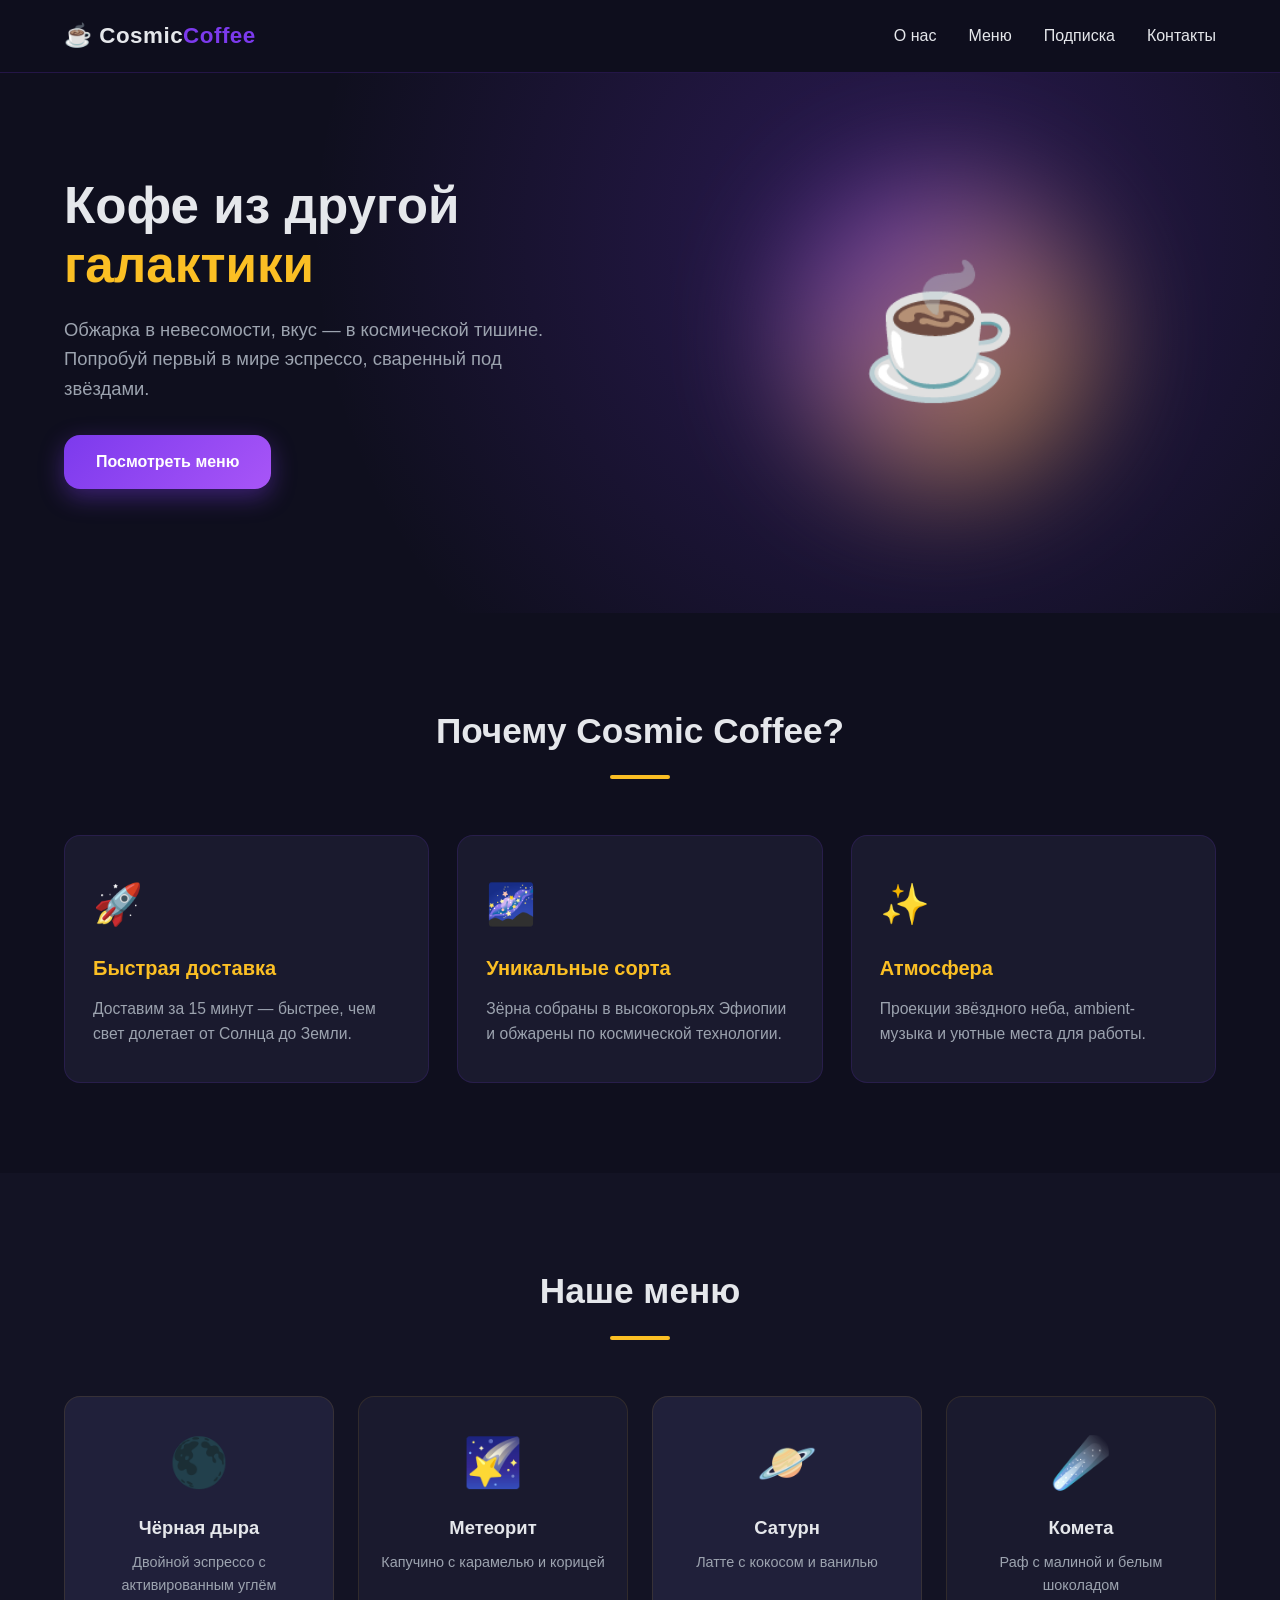
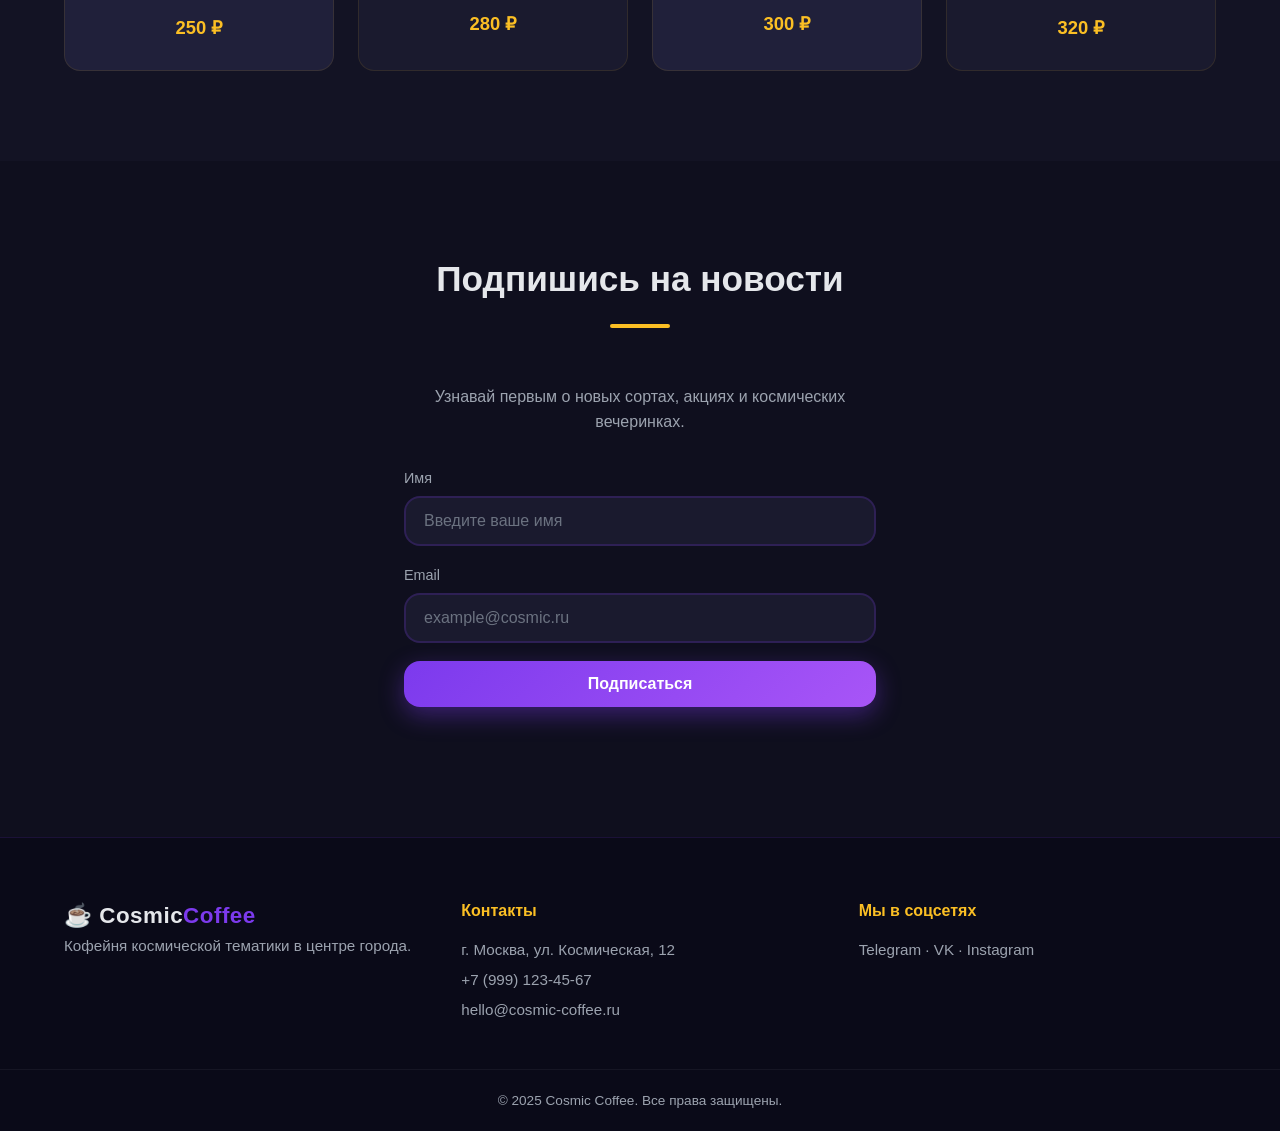
==== commit 9c43a704: "Update index.html" ====
--- a/index.html
+++ b/index.html
@@ -28,7 +28,7 @@
   <section class="hero">
     <div class="container hero__inner">
       <div class="hero__text">
-        <h1 class="hero__title">Владос в рэпе как бох </br> <span>но без кофе как лох</span></h1>
+        <h1 class="hero__title">Кофе из другой <span>галактики</span></h1>
         <p class="hero__subtitle">
           Обжарка в невесомости, вкус — в космической тишине.
           Попробуй первый в мире эспрессо, сваренный под звёздами.
